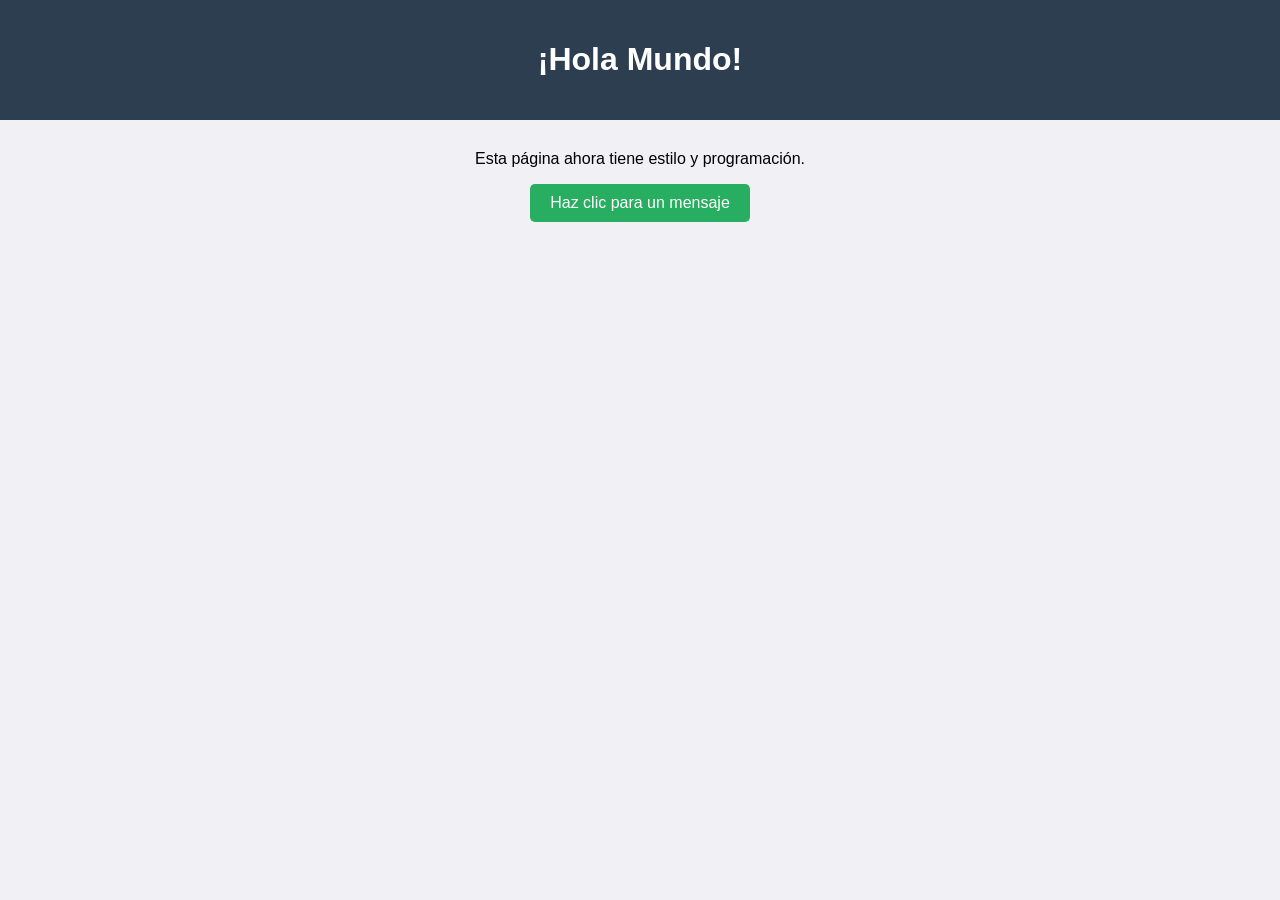
==== index.html @ fa80caf7 "Agregando mi primer diseño con HTML, CSS y JS primera practica" ====
<!DOCTYPE html>
<html lang="es">
<head>
    <meta charset="UTF-8">
    <title>Mi Página Web</title>
    
    <!-- Aquí conectamos el archivo CSS -->
    <link rel="stylesheet" href="style.css">
</head>
<body>

    <!-- Nuestro encabezado con CSS -->
    <header class="encabezado">
        <h1>¡Hola Mundo!</h1>
    </header>

    <!-- Contenido principal -->
    <main>
        <p>Esta página ahora tiene estilo y programación.</p>
        
        <!-- Un botón que al hacer clic llama a la función de JS -->
        <button onclick="mostrarBienvenida()">Haz clic para un mensaje</button>
    </main>

    <!-- Aquí conectamos el archivo JavaScript (siempre va al final del body) -->
    <script src="sw.js"></script>
    
</body>
</html>
---- style.css ----
/* Estilos para toda la página */
body {
    font-family: Arial, sans-serif;
    margin: 0;
    text-align: center;
    background-color: #f0f0f5; /* Un gris muy clarito de fondo */
}

/* Estilos específicos para el encabezado */
.encabezado {
    background-color: #2c3e50; /* Azul oscuro */
    color: white; /* Texto blanco */
    padding: 20px 0; /* Espacio por arriba y abajo */
    margin-bottom: 30px;
}

/* Estilos para el botón */
button {
    background-color: #27ae60; /* Verde */
    color: white;
    padding: 10px 20px;
    font-size: 16px;
    border: none;
    border-radius: 5px; /* Bordes redondeados */
    cursor: pointer;
}

/* Cambio de color cuando pasas el mouse por encima del botón */
button:hover {
    background-color: #219150;
}
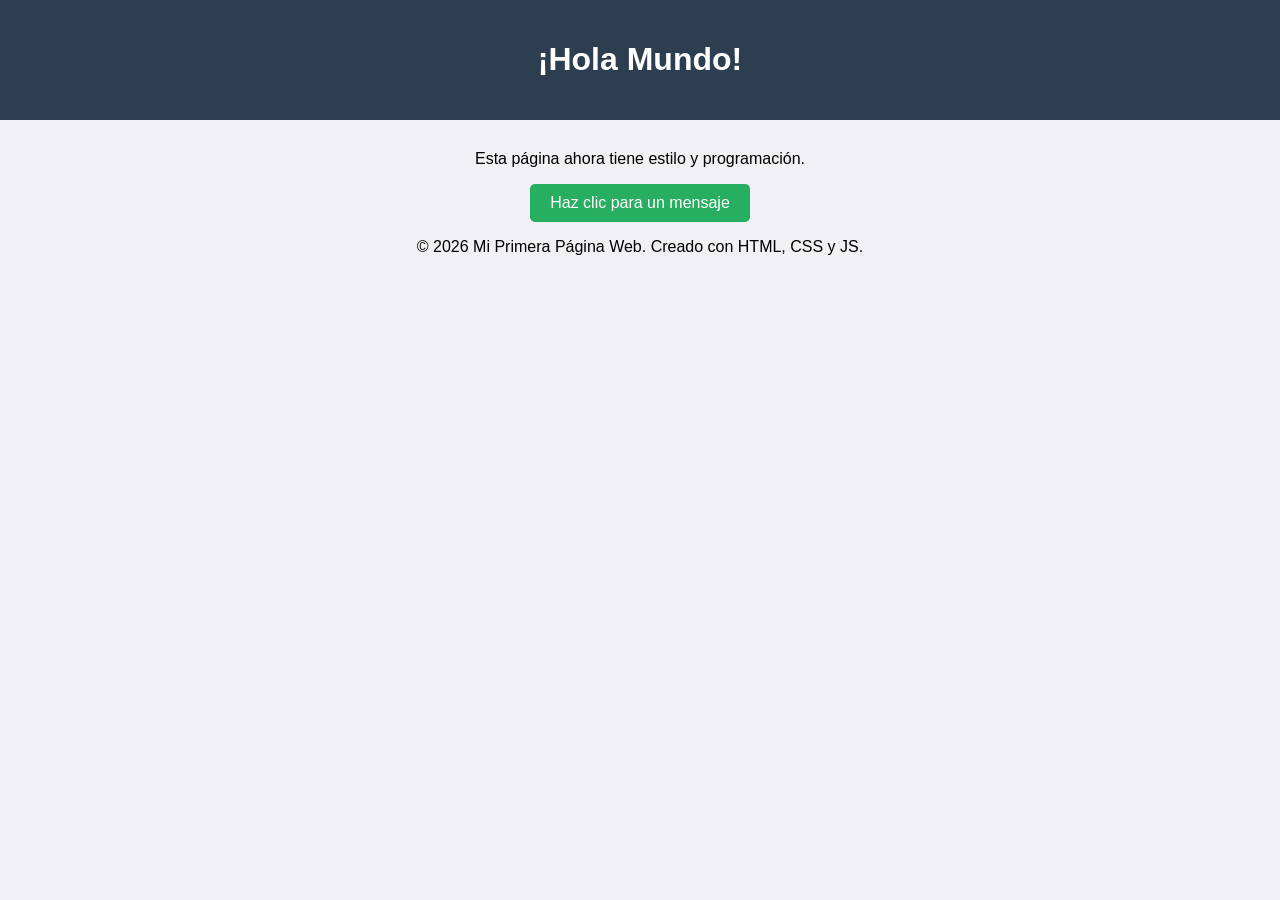
==== commit 2a4559e5: "Agregando mi primer diseño con HTML, CSS y JS primera practica(cambio al pie de pagina)" ====
--- a/index.html
+++ b/index.html
@@ -15,15 +15,19 @@
     </header>
 
     <!-- Contenido principal -->
+    <!-- Contenido principal -->
     <main>
         <p>Esta página ahora tiene estilo y programación.</p>
-        
-        <!-- Un botón que al hacer clic llama a la función de JS -->
         <button onclick="mostrarBienvenida()">Haz clic para un mensaje</button>
     </main>
 
-    <!-- Aquí conectamos el archivo JavaScript (siempre va al final del body) -->
-    <script src="sw.js"></script>
+    <!-- NUEVO: Nuestro pie de página -->
+    <footer class="pie-pagina">
+        <p>&copy; 2026 Mi Primera Página Web. Creado con HTML, CSS y JS.</p>
+    </footer>
+
+    <!-- Aquí conectamos el archivo JavaScript -->
+    <script src="script.js"></script>
     
 </body>
 </html>
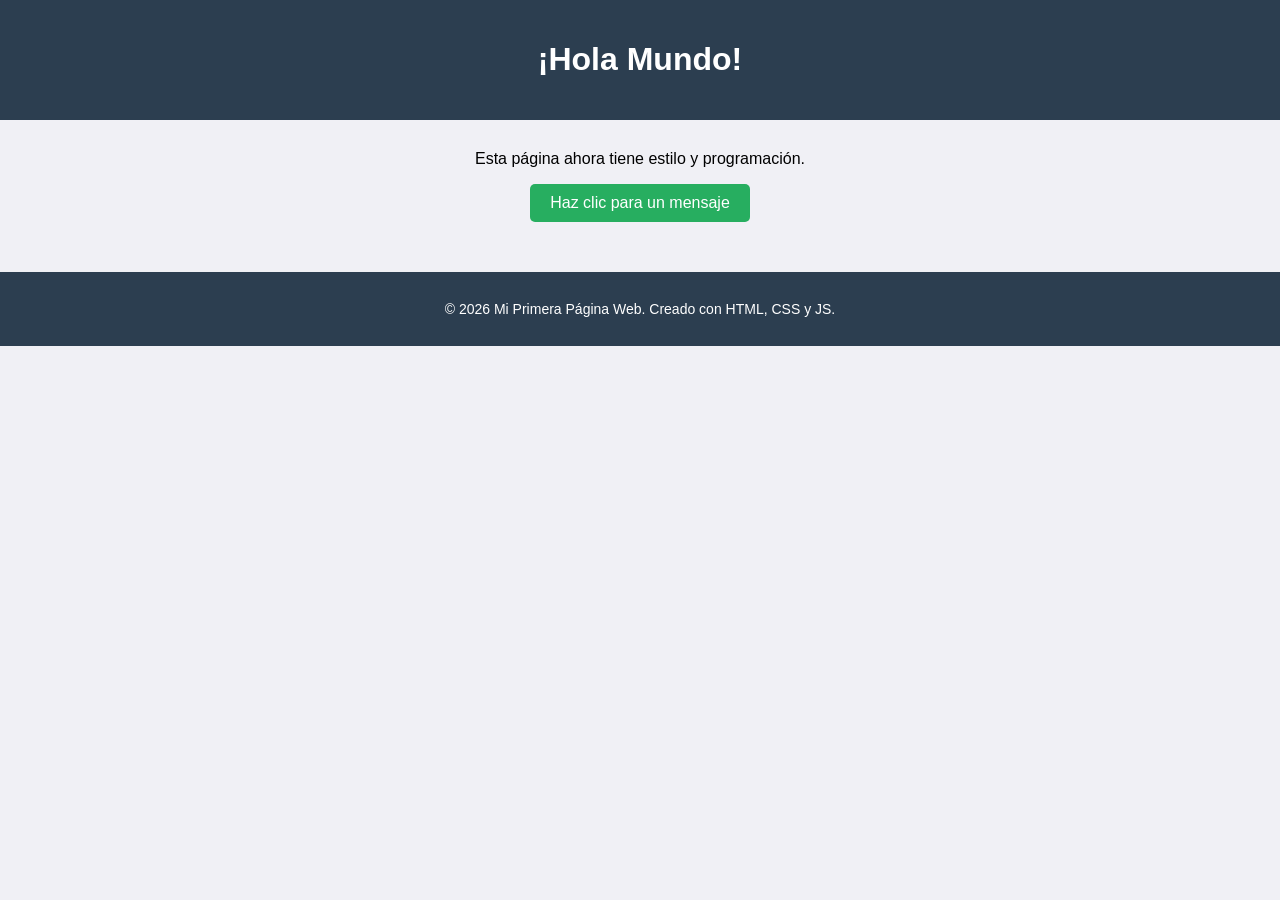
==== commit 40084c33: "jason maifest en clase 22" ====
--- a/index.html
+++ b/index.html
@@ -27,7 +27,7 @@
     </footer>
 
     <!-- Aquí conectamos el archivo JavaScript -->
-    <script src="script.js"></script>
+    <script src="sw.js"></script>
     
 </body>
 </html>
--- a/style.css
+++ b/style.css
@@ -28,4 +28,13 @@
 /* Cambio de color cuando pasas el mouse por encima del botón */
 button:hover {
     background-color: #219150;
+}
+/* NUEVO: Estilos para el pie de página */
+.pie-pagina {
+    background-color: #2c3e50; /* El mismo azul oscuro del encabezado */
+    color: white;
+    text-align: center;
+    padding: 15px 0;
+    margin-top: 50px; /* Esto empuja el pie de página hacia abajo para que no pegue con el botón */
+    font-size: 14px;
 }
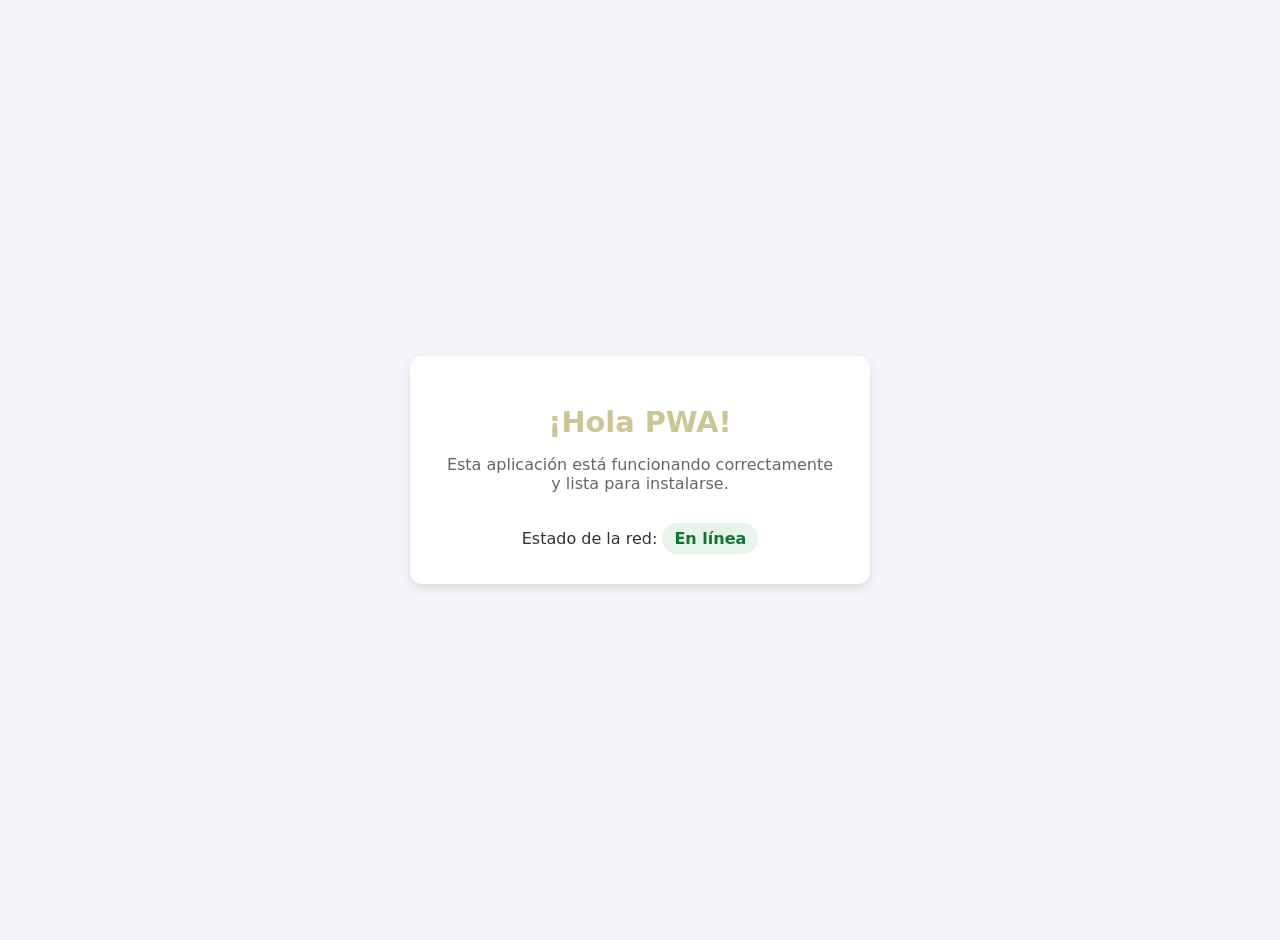
==== commit 8a2437fc: "Enhance PWA features and update HTML structure Updated the HTML structure to include a dynamic manif" ====
--- a/index.html
+++ b/index.html
@@ -2,32 +2,132 @@
 <html lang="es">
 <head>
     <meta charset="UTF-8">
-    <title>Mi Página Web</title>
+    <meta name="viewport" content="width=device-width, initial-scale=1.0">
+    <title>Ejemplo de PWA</title>
     
-    <!-- Aquí conectamos el archivo CSS -->
-    <link rel="stylesheet" href="style.css">
+    <!-- Manifest incrustado dinámicamente para evitar errores 404 -->
+    <script>
+        const manifestData = {
+            "name": "Ejemplo de PWA",
+            "short_name": "PWA",
+            "start_url": "./index.html",
+            "display": "standalone",
+            "background_color": "#ffffff",
+            "theme_color": "#cbc693",
+            "icons": [
+                {
+                    "src": "https://via.placeholder.com/192",
+                    "sizes": "192x192",
+                    "type": "image/png"
+                },
+                {
+                    "src": "https://via.placeholder.com/512",
+                    "sizes": "512x512",
+                    "type": "image/png"
+                }
+            ]
+        };
+        const stringManifest = JSON.stringify(manifestData);
+        const blob = new Blob([stringManifest], {type: 'application/json'});
+        const manifestURL = URL.createObjectURL(blob);
+        const link = document.createElement('link');
+        link.rel = 'manifest';
+        link.href = manifestURL;
+        document.head.appendChild(link);
+    </script>
+
+    <style>
+        body {
+            font-family: system-ui, -apple-system, sans-serif;
+            background-color: #f4f4f9;
+            color: #333;
+            display: flex;
+            flex-direction: column;
+            align-items: center;
+            justify-content: center;
+            height: 100vh;
+            margin: 0;
+            text-align: center;
+            padding: 20px;
+        }
+        .container {
+            max-width: 400px;
+            background: white;
+            padding: 30px;
+            border-radius: 12px;
+            box-shadow: 0 4px 10px rgba(0,0,0,0.1);
+        }
+        h1 {
+            color: #cbc693;
+            font-size: 1.8rem;
+            margin-bottom: 10px;
+        }
+        p {
+            color: #666;
+            margin-bottom: 20px;
+        }
+        .status {
+            font-weight: bold;
+            padding: 6px 12px;
+            border-radius: 20px;
+            display: inline-block;
+            margin-top: 10px;
+        }
+        .online { background-color: #e6f4ea; color: #137333; }
+        .offline { background-color: #fce8e6; color: #c5221f; }
+    </style>
 </head>
 <body>
 
-    <!-- Nuestro encabezado con CSS -->
-    <header class="encabezado">
-        <h1>¡Hola Mundo!</h1>
-    </header>
+    <div class="container" id="main-container">
+        <h1 id="title">¡Hola PWA!</h1>
+        <p id="description">Esta aplicación está funcionando correctamente y lista para instalarse.</p>
+        <div>Estado de la red: <span id="network-status" class="status online">En línea</span></div>
+    </div>
 
-    <!-- Contenido principal -->
-    <!-- Contenido principal -->
-    <main>
-        <p>Esta página ahora tiene estilo y programación.</p>
-        <button onclick="mostrarBienvenida()">Haz clic para un mensaje</button>
-    </main>
+    <script>
+        // Cambiar dinámicamente si se pierde la conexión
+        function updateOnlineStatus() {
+            const statusElem = document.getElementById('network-status');
+            const titleElem = document.getElementById('title');
+            const descElem = document.getElementById('description');
 
-    <!-- NUEVO: Nuestro pie de página -->
-    <footer class="pie-pagina">
-        <p>&copy; 2026 Mi Primera Página Web. Creado con HTML, CSS y JS.</p>
-    </footer>
+            if (navigator.onLine) {
+                statusElem.textContent = "En línea";
+                statusElem.className = "status online";
+                titleElem.textContent = "¡Hola PWA!";
+                descElem.textContent = "Esta aplicación está funcionando correctamente y lista para instalarse.";
+            } else {
+                statusElem.textContent = "Fuera de línea";
+                statusElem.className = "status offline";
+                titleElem.textContent = "Estás fuera de línea";
+                descElem.textContent = "Parece que has perdido tu conexión a internet. La aplicación sigue funcionando en modo offline.";
+            }
+        }
 
-    <!-- Aquí conectamos el archivo JavaScript -->
-    <script src="sw.js"></script>
-    
+        window.addEventListener('online', updateOnlineStatus);
+        window.addEventListener('offline', updateOnlineStatus);
+
+        // Registro de Service Worker simulado por seguridad para la PWA
+        if ('serviceWorker' in navigator) {
+            window.addEventListener('load', () => {
+                const swCode = `
+                    self.addEventListener('install', (e) => { self.skipWaiting(); });
+                    self.addEventListener('activate', (e) => { self.clients.claim(); });
+                    self.addEventListener('fetch', (e) => {
+                        e.respondWith(
+                            fetch(e.request).catch(() => caches.match(e.request))
+                        );
+                    });
+                `;
+                const swBlob = new Blob([swCode], {type: 'text/javascript'});
+                const swUrl = URL.createObjectURL(swBlob);
+                
+                navigator.serviceWorker.register(swUrl)
+                    .then(() => console.log("PWA Service Worker activo."))
+                    .catch((err) => console.log("Error SW:", err));
+            });
+        }
+    </script>
 </body>
-</html>+</html>
